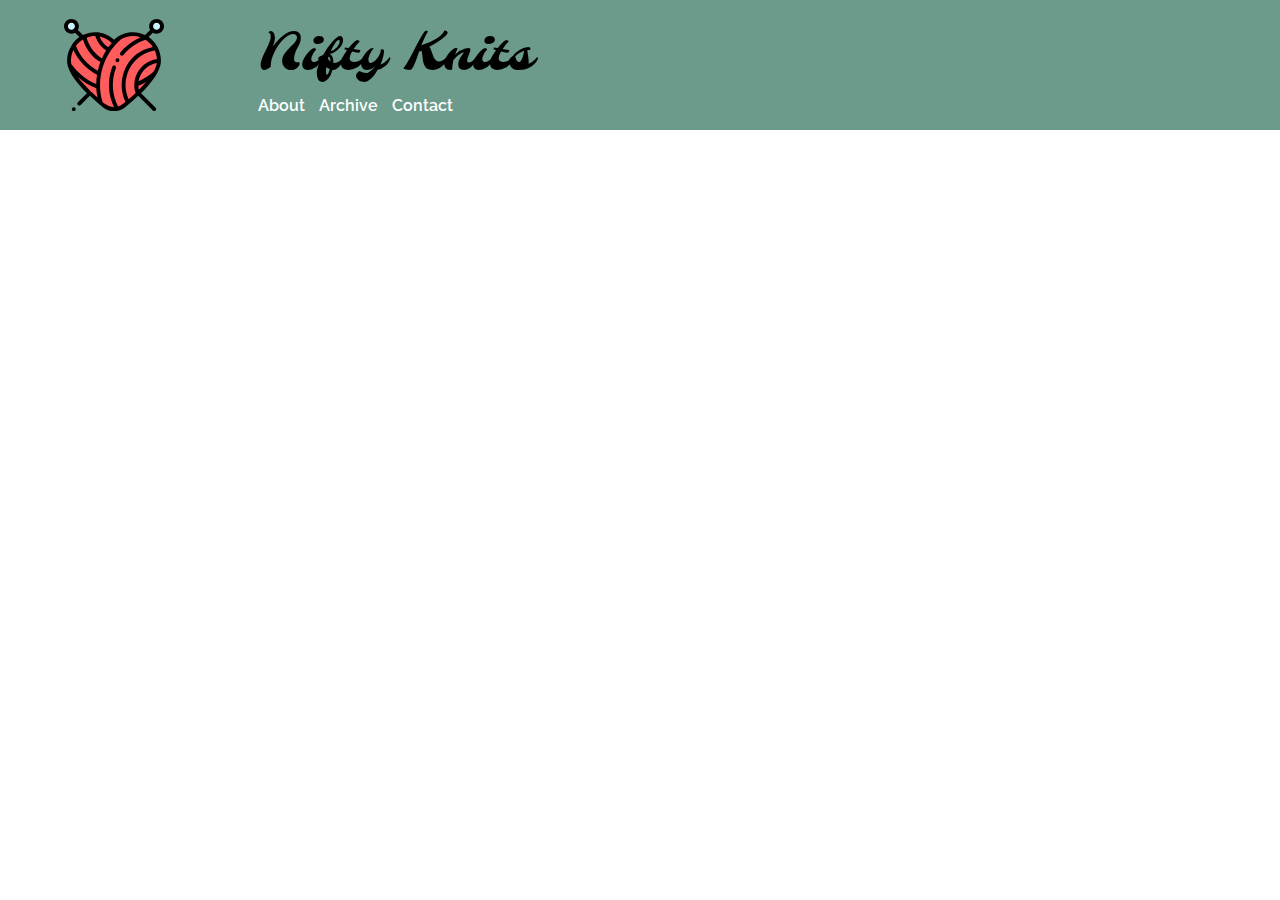
==== index.html @ 7bb220b4 "write header html" ====
<!DOCTYPE html>
<html lang="en">
  <head>
    <meta charset="UTF-8" />
    <meta http-equiv="X-UA-Compatible" content="IE=edge" />
    <meta name="viewport" content="width=device-width, initial-scale=1.0" />
    <link rel="stylesheet" href="styles/main.css" />
    <link rel="preconnect" href="https://fonts.gstatic.com" />
    <link
      href="https://fonts.googleapis.com/css2?family=Molle:ital@1&family=Raleway:ital,wght@0,400;0,600;0,700;1,200&display=swap"
      rel="stylesheet"
    />
    <title>Nifty Knits - A Knitting Blog</title>
  </head>
  <body>
    <header>
      <div class="container">
        <img class="logo" src="img/heart_yarn.svg" alt="Nifty Knits" />
        <div class="inner-container">
          <div class="blog-title">Nifty Knits</div>
          <nav>
            <a class="nav-item" href="#" target="_blank">About</a>
            <a class="nav-item" href="#" target="_blank">Archive</a>
            <a class="nav-item" href="#" target="_blank">Contact</a>
          </nav>
        </div>
      </div>
    </header>
    <main>
      
    </main>
    <footer></footer>
  </body>
</html>
---- styles/main.css ----
@import url(header.css);
@import url(home.css);
@import url(blog.css);
@import url(footer.css);

body {
  margin: 0;
  padding: 0;
  font-family: 'Raleway', sans-serif;
  font-size: 100%;
}

a {
  color: #ff5d5d;
  text-decoration: none;
}

a:hover {
  text-decoration: underline;
}
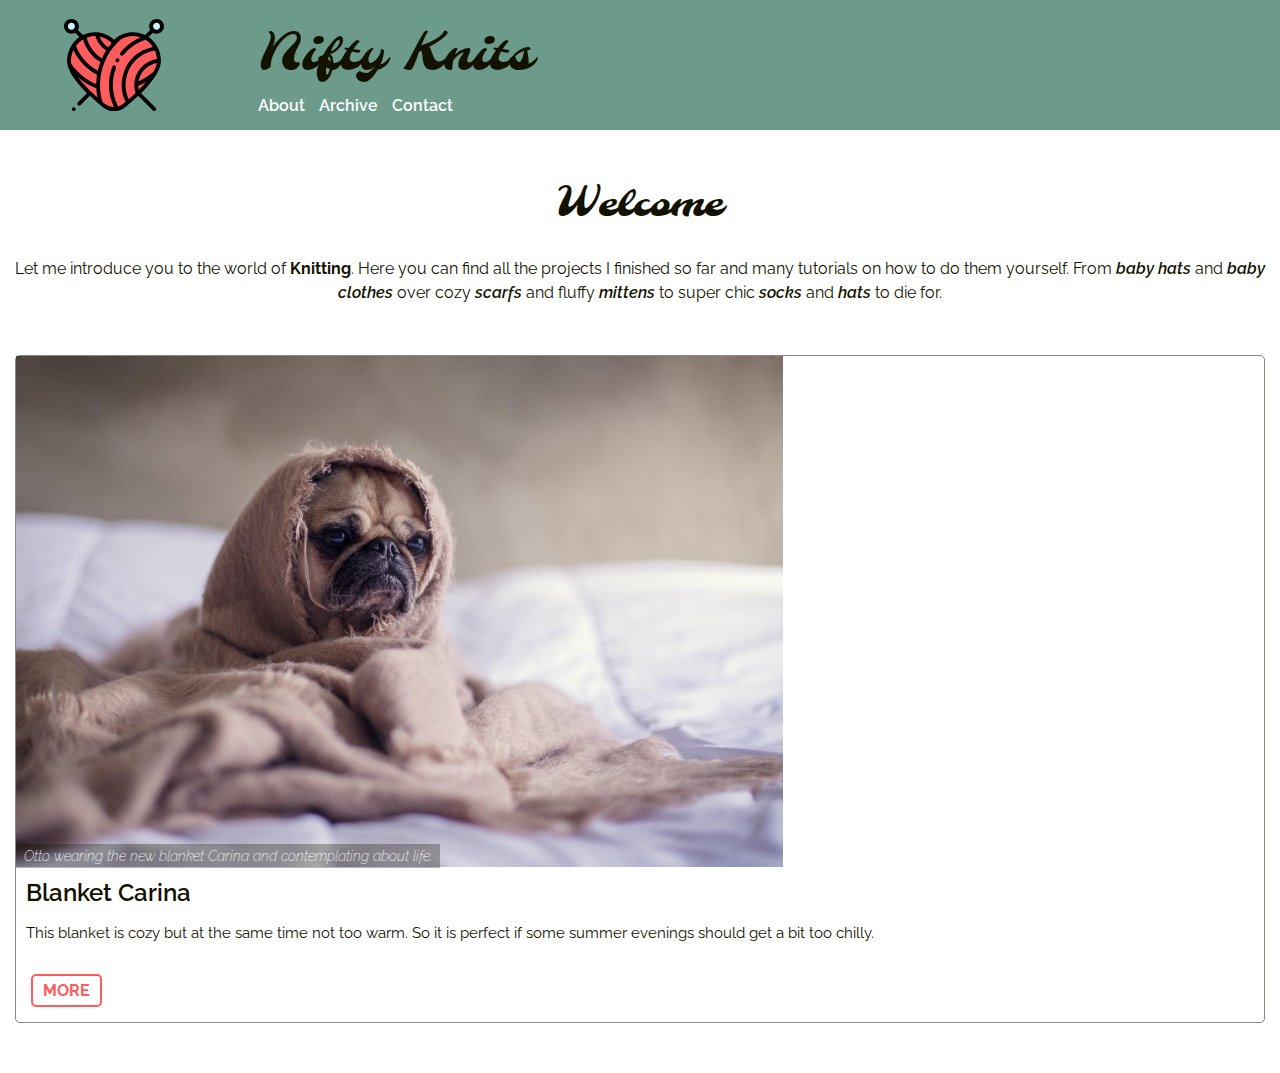
==== commit 9c0fadfe: "intro and card at home" ====
--- a/index.html
+++ b/index.html
@@ -27,7 +27,29 @@
       </div>
     </header>
     <main>
-      
+      <section class="intro">
+        <h1>Welcome</h1>
+        <p>
+          Let me introduce you to the world of <b>Knitting</b>. Here you can
+          find all the projects I finished so far and many tutorials on how to
+          do them yourself. From <i>baby hats</i> and <i>baby clothes</i> over
+          cozy <i>scarfs</i> and fluffy <i>mittens</i> to super chic
+          <i>socks</i> and <i>hats</i> to die for.
+        </p>
+      </section>
+      <section class="preview">
+        <div class="card">
+          <figure class="card-img-container">
+            <img src="img/blanket.jpg" alt="Pug Otto wearing a blanket" class="card-img">
+            <figcaption class="card-img-caption">Otto wearing the new blanket Carina and contemplating about life.</figcaption>
+          </figure>
+          <h2 class="card-title">Blanket Carina</h2>
+          <p class="card-teaser">
+            This blanket is cozy but at the same time not too warm. So it is perfect if some summer evenings should get a bit too chilly.
+          </p>
+          <a class="button card-button" href="">more</a>
+        </div>
+      </section>
     </main>
     <footer></footer>
   </body>
--- a/styles/main.css
+++ b/styles/main.css
@@ -4,10 +4,11 @@
 @import url(footer.css);
 
 body {
+  padding: 0;
   margin: 0;
-  padding: 0;
   font-family: 'Raleway', sans-serif;
   font-size: 100%;
+  color: #131200;
 }
 
 a {
@@ -17,4 +18,41 @@
 
 a:hover {
   text-decoration: underline;
+}
+
+main {
+  padding: 0 15px;
+}
+
+p {
+  line-height: 1.5;
+}
+
+p b {
+  font-weight: 700;
+}
+
+p i {
+  font-weight: 600;
+}
+
+img {
+  max-width: 100%;
+  height: auto;
+}
+
+.button {
+  display: inline-block;
+  padding: 5px 10px;
+  border: 2px solid #ff5d5d;
+  border-radius: 5px;
+  font-weight: 700;
+  font-size: 16px;
+  text-transform: uppercase;
+}
+
+.button:hover {
+  background-color: #ff5d5d;
+  color: #fff;
+  text-decoration: none;
 }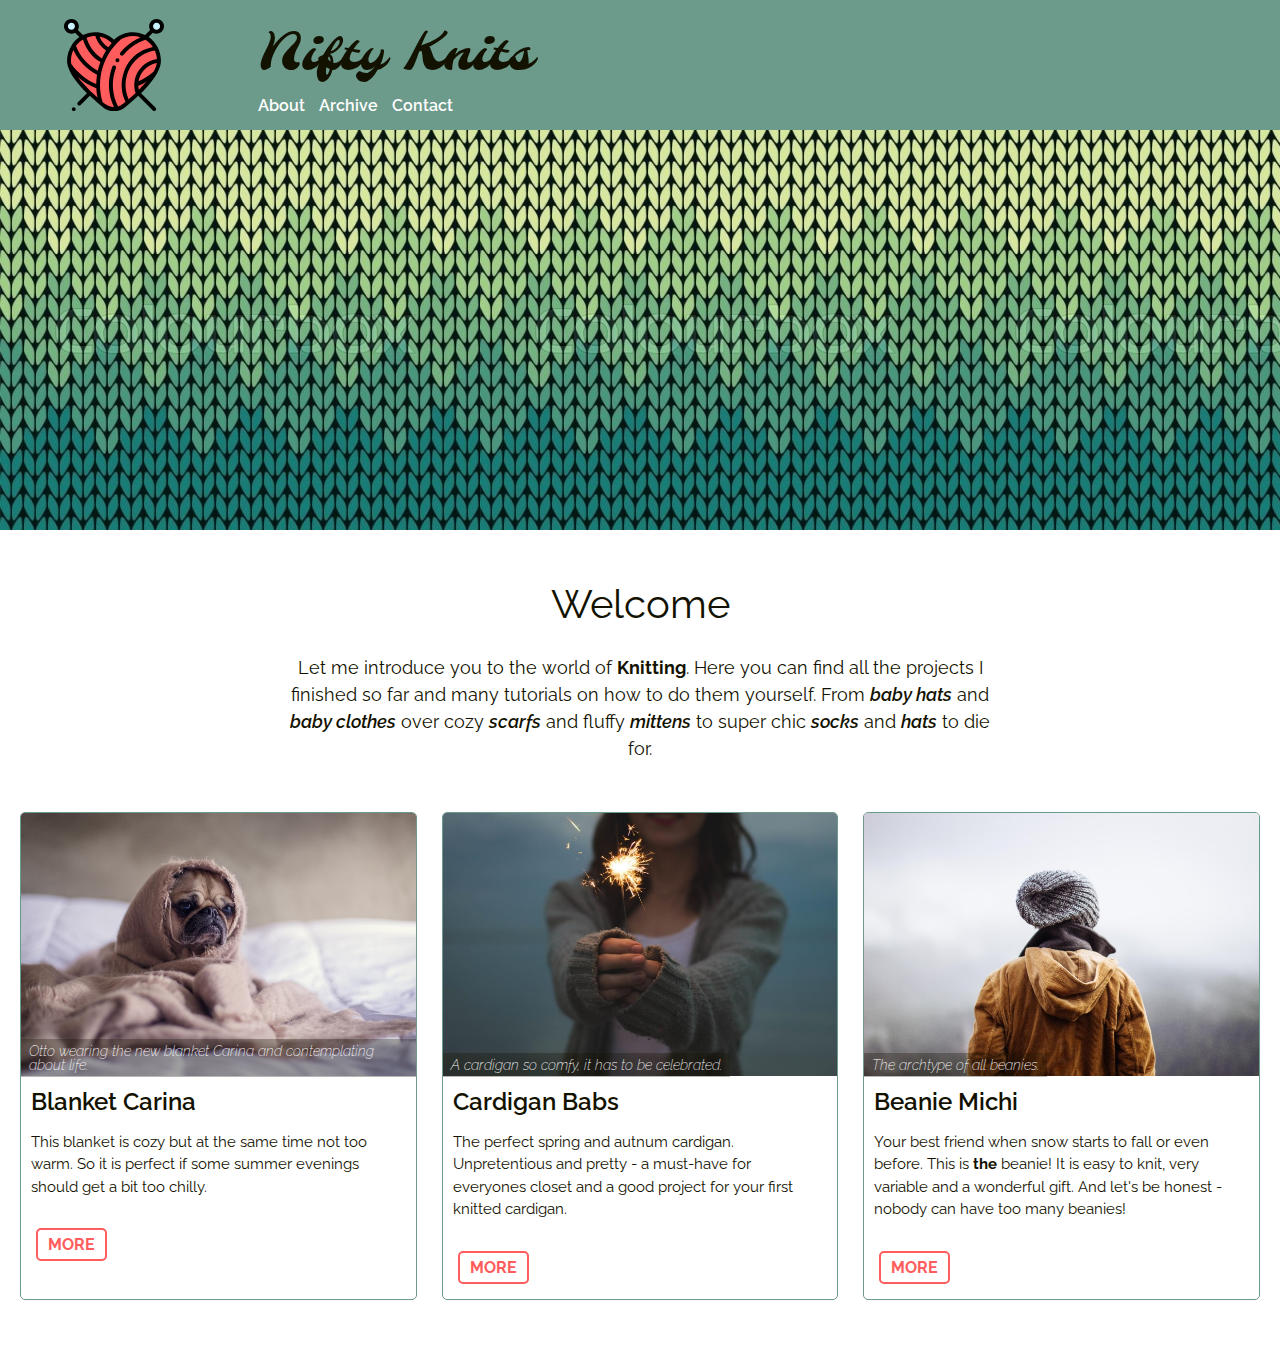
==== commit 84b7fd86: "finishing home page" ====
--- a/index.html
+++ b/index.html
@@ -26,6 +26,7 @@
         </div>
       </div>
     </header>
+    <section class="hero"></section>
     <main>
       <section class="intro">
         <h1>Welcome</h1>
@@ -43,11 +44,45 @@
             <img src="img/blanket.jpg" alt="Pug Otto wearing a blanket" class="card-img">
             <figcaption class="card-img-caption">Otto wearing the new blanket Carina and contemplating about life.</figcaption>
           </figure>
-          <h2 class="card-title">Blanket Carina</h2>
-          <p class="card-teaser">
-            This blanket is cozy but at the same time not too warm. So it is perfect if some summer evenings should get a bit too chilly.
-          </p>
-          <a class="button card-button" href="">more</a>
+          <div class="card-text-container">
+            <div class="card-text">
+              <h2 class="card-title"><a href="#">Blanket Carina</a></h2>
+              <p class="card-teaser">
+                This blanket is cozy but at the same time not too warm. So it is perfect if some summer evenings should get a bit too chilly.
+              </p>
+            </div>
+            <a class="button card-button" href="#">more</a>
+          </div>
+        </div>
+        <div class="card">
+          <figure class="card-img-container">
+            <img src="img/cardigan.jpg" alt="cardigan celebrated with sparkler" class="card-img">
+            <figcaption class="card-img-caption">A cardigan so comfy, it has to be celebrated.</figcaption>
+          </figure>
+          <div class="card-text-container">
+            <div class="card-text">
+              <h2 class="card-title"><a href="#">Cardigan Babs</a></h2>
+              <p class="card-teaser">
+                The perfect spring and autnum cardigan. Unpretentious and pretty - a must-have for everyones closet and a good project for your first knitted cardigan.
+              </p>
+            </div>
+            <a class="button card-button" href="#">more</a>
+          </div>
+        </div>
+        <div class="card">
+          <figure class="card-img-container">
+            <img src="img/beanie.jpg" alt="rippled beanie" class="card-img">
+            <figcaption class="card-img-caption">The archtype of all beanies.</figcaption>
+          </figure>
+          <div class="card-text-container">
+            <div class="card-text">
+              <h2 class="card-title"><a href="#">Beanie Michi</a></h2>
+              <p class="card-teaser">
+                Your best friend when snow starts to fall or even before. This is <strong>the</strong> beanie! It is easy to knit, very variable and a wonderful gift. And let's be honest - nobody can have too many beanies!
+              </p>
+            </div>
+            <a class="button card-button" href="#">more</a>
+          </div>
         </div>
       </section>
     </main>
--- a/styles/main.css
+++ b/styles/main.css
@@ -21,7 +21,9 @@
 }
 
 main {
+  max-width: 1400px;
   padding: 0 15px;
+  margin: auto;
 }
 
 p {
@@ -55,4 +57,10 @@
   background-color: #ff5d5d;
   color: #fff;
   text-decoration: none;
+}
+
+@media screen and (min-width: 768px) {
+  main {
+    padding: 0 20px;
+  }
 }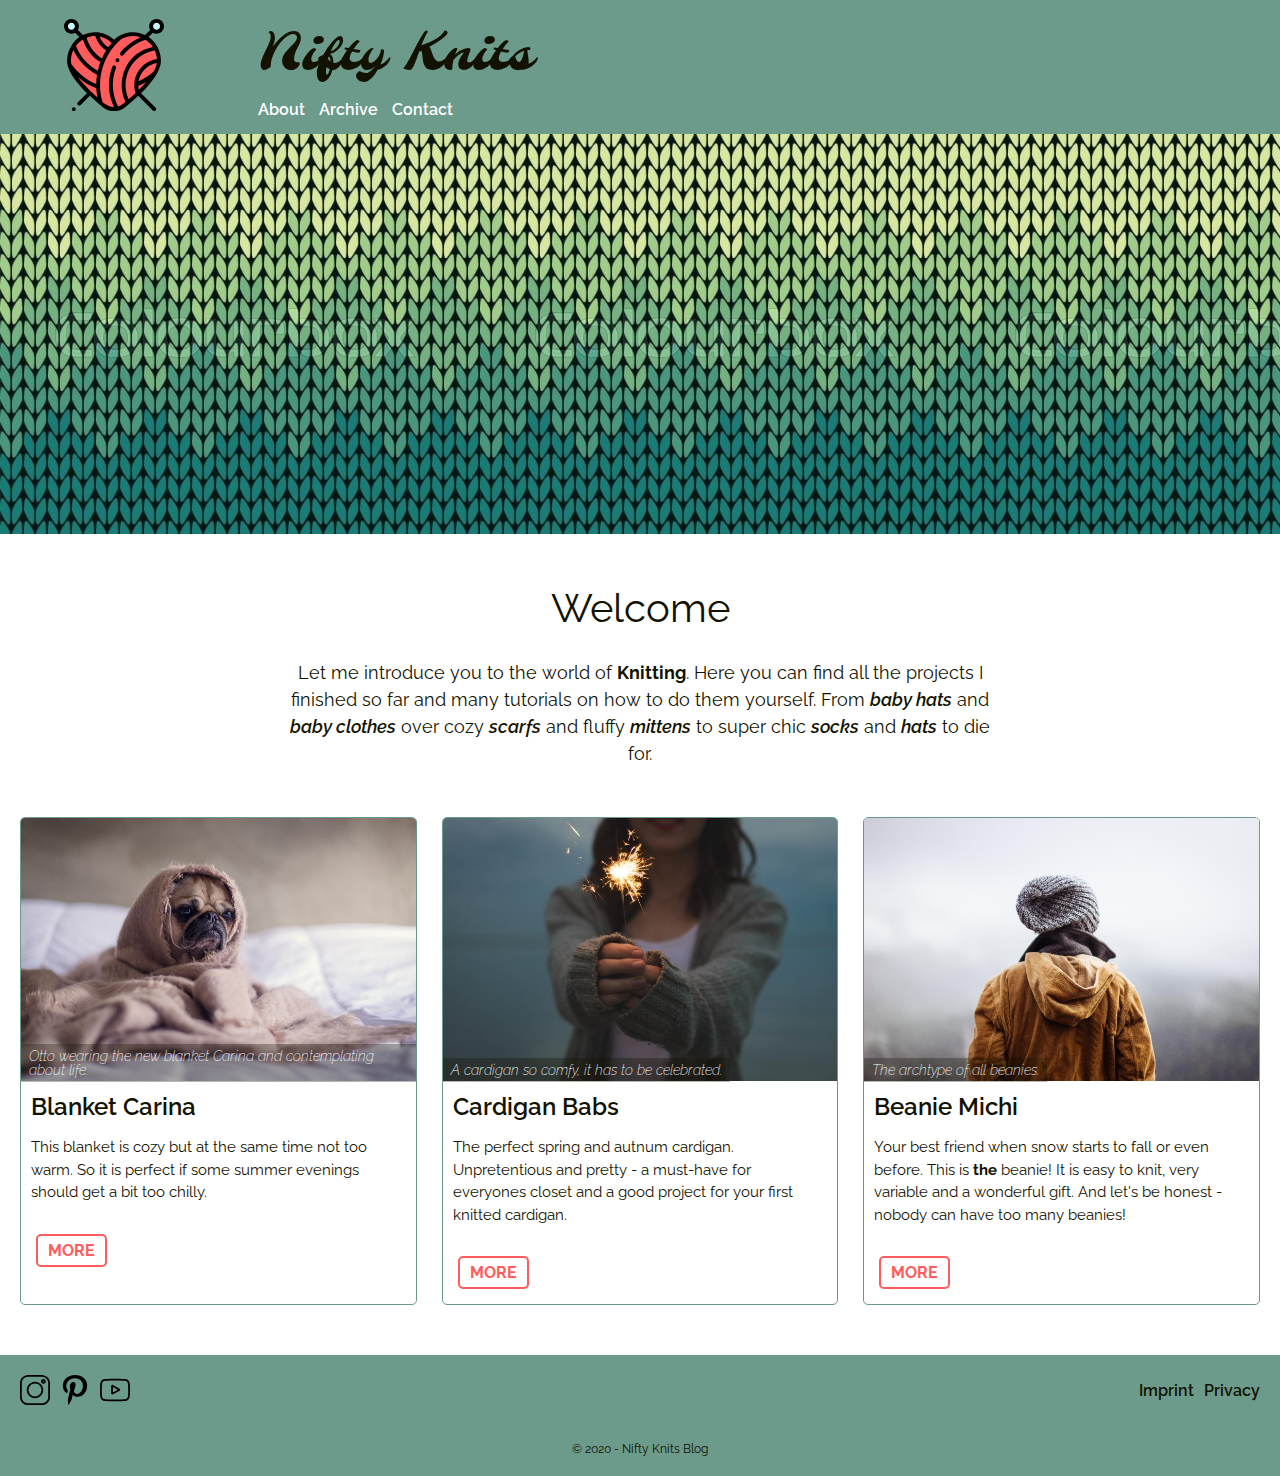
==== commit 4df060ab: "finish" ====
--- a/index.html
+++ b/index.html
@@ -4,6 +4,7 @@
     <meta charset="UTF-8" />
     <meta http-equiv="X-UA-Compatible" content="IE=edge" />
     <meta name="viewport" content="width=device-width, initial-scale=1.0" />
+    <link rel="icon" type="image/png" href="favicon.ico"/>
     <link rel="stylesheet" href="styles/main.css" />
     <link rel="preconnect" href="https://fonts.gstatic.com" />
     <link
@@ -12,10 +13,10 @@
     />
     <title>Nifty Knits - A Knitting Blog</title>
   </head>
-  <body>
+  <body class="home">
     <header>
       <div class="container">
-        <img class="logo" src="img/heart_yarn.svg" alt="Nifty Knits" />
+        <a href="index.html"><img class="logo" src="img/heart_yarn.svg" alt="Nifty Knits" /></a>
         <div class="inner-container">
           <div class="blog-title">Nifty Knits</div>
           <nav>
@@ -46,12 +47,12 @@
           </figure>
           <div class="card-text-container">
             <div class="card-text">
-              <h2 class="card-title"><a href="#">Blanket Carina</a></h2>
+              <h2 class="card-title"><a href="posts/post1.html">Blanket Carina</a></h2>
               <p class="card-teaser">
                 This blanket is cozy but at the same time not too warm. So it is perfect if some summer evenings should get a bit too chilly.
               </p>
             </div>
-            <a class="button card-button" href="#">more</a>
+            <a class="button card-button" href="posts/post1.html">more</a>
           </div>
         </div>
         <div class="card">
@@ -61,12 +62,12 @@
           </figure>
           <div class="card-text-container">
             <div class="card-text">
-              <h2 class="card-title"><a href="#">Cardigan Babs</a></h2>
+              <h2 class="card-title"><a href="posts/post2.html">Cardigan Babs</a></h2>
               <p class="card-teaser">
                 The perfect spring and autnum cardigan. Unpretentious and pretty - a must-have for everyones closet and a good project for your first knitted cardigan.
               </p>
             </div>
-            <a class="button card-button" href="#">more</a>
+            <a class="button card-button" href="posts/post2.html">more</a>
           </div>
         </div>
         <div class="card">
@@ -76,16 +77,35 @@
           </figure>
           <div class="card-text-container">
             <div class="card-text">
-              <h2 class="card-title"><a href="#">Beanie Michi</a></h2>
+              <h2 class="card-title"><a href="posts/post3.html">Beanie Michi</a></h2>
               <p class="card-teaser">
                 Your best friend when snow starts to fall or even before. This is <strong>the</strong> beanie! It is easy to knit, very variable and a wonderful gift. And let's be honest - nobody can have too many beanies!
               </p>
             </div>
-            <a class="button card-button" href="#">more</a>
+            <a class="button card-button" href="posts/post3.html">more</a>
           </div>
         </div>
       </section>
     </main>
-    <footer></footer>
+    <footer>
+      <div class="inner-container">
+        <div class="social-media">
+          <a href="#"><img src="img/instagram.svg" alt="Instagram"></a>
+          <a href="#"><img src="img/pinterest.svg" alt="Pinterest"></a>
+          <a href="#"><img src="img/youtube.svg" alt="Youtube"></a>
+        </div>
+        <div class="footer-menu">
+          <nav>
+            <ul class="footer-nav">
+              <li class="footer-nav-item"><a href="#">Imprint</a></li>
+              <li class="footer-nav-item"><a href="#">Privacy</a></li>
+            </ul>
+          </nav>
+        </div>
+        <div class="copyright">
+          © 2020 - Nifty Knits Blog
+        </div>
+      </div>
+    </footer>
   </body>
 </html>
--- a/styles/main.css
+++ b/styles/main.css
@@ -3,7 +3,12 @@
 @import url(blog.css);
 @import url(footer.css);
 
+html {
+  height: 100%;
+}
+
 body {
+  height: 100%;
   padding: 0;
   margin: 0;
   font-family: 'Raleway', sans-serif;
@@ -24,6 +29,7 @@
   max-width: 1400px;
   padding: 0 15px;
   margin: auto;
+  grid-area: main;
 }
 
 p {
@@ -41,6 +47,55 @@
 img {
   max-width: 100%;
   height: auto;
+}
+
+ul {
+  list-style: none;
+  line-height: 2;
+}
+
+ul li::before {
+  content: "";
+  height: 1em;
+  width: 1em;
+  display: inline-block;
+  background-image: url(../img/button.svg);
+  background-size: contain;
+  margin: 0 10px 3px 0;
+  vertical-align: middle;
+}
+
+h1,
+h2,
+h3 {
+  margin: 1em 0 0.7em;
+}
+
+h1 {
+  font-size: 35px;
+  font-weight: 700;
+}
+
+h2 {
+  font-size: 28px;
+  font-weight: 600;
+}
+
+h3 {
+  font-size: 24px;
+  font-weight: 600;
+}
+
+blockquote p {
+  font-size: 30px;
+  font-family: "Molle", cursive;
+  margin: 1em 0 0.5em;
+}
+
+blockquote span {
+  font-size: 14px;
+  font-weight: 200;
+  font-style: italic;
 }
 
 .button {
@@ -63,4 +118,18 @@
   main {
     padding: 0 20px;
   }
+}
+
+@media screen and (min-width: 1024px) {
+  h1 {
+    font-size: 45px;
+  }
+
+  h2 {
+    font-size: 38px;
+  }
+
+  h3 {
+    font-size: 30px;
+  }
 }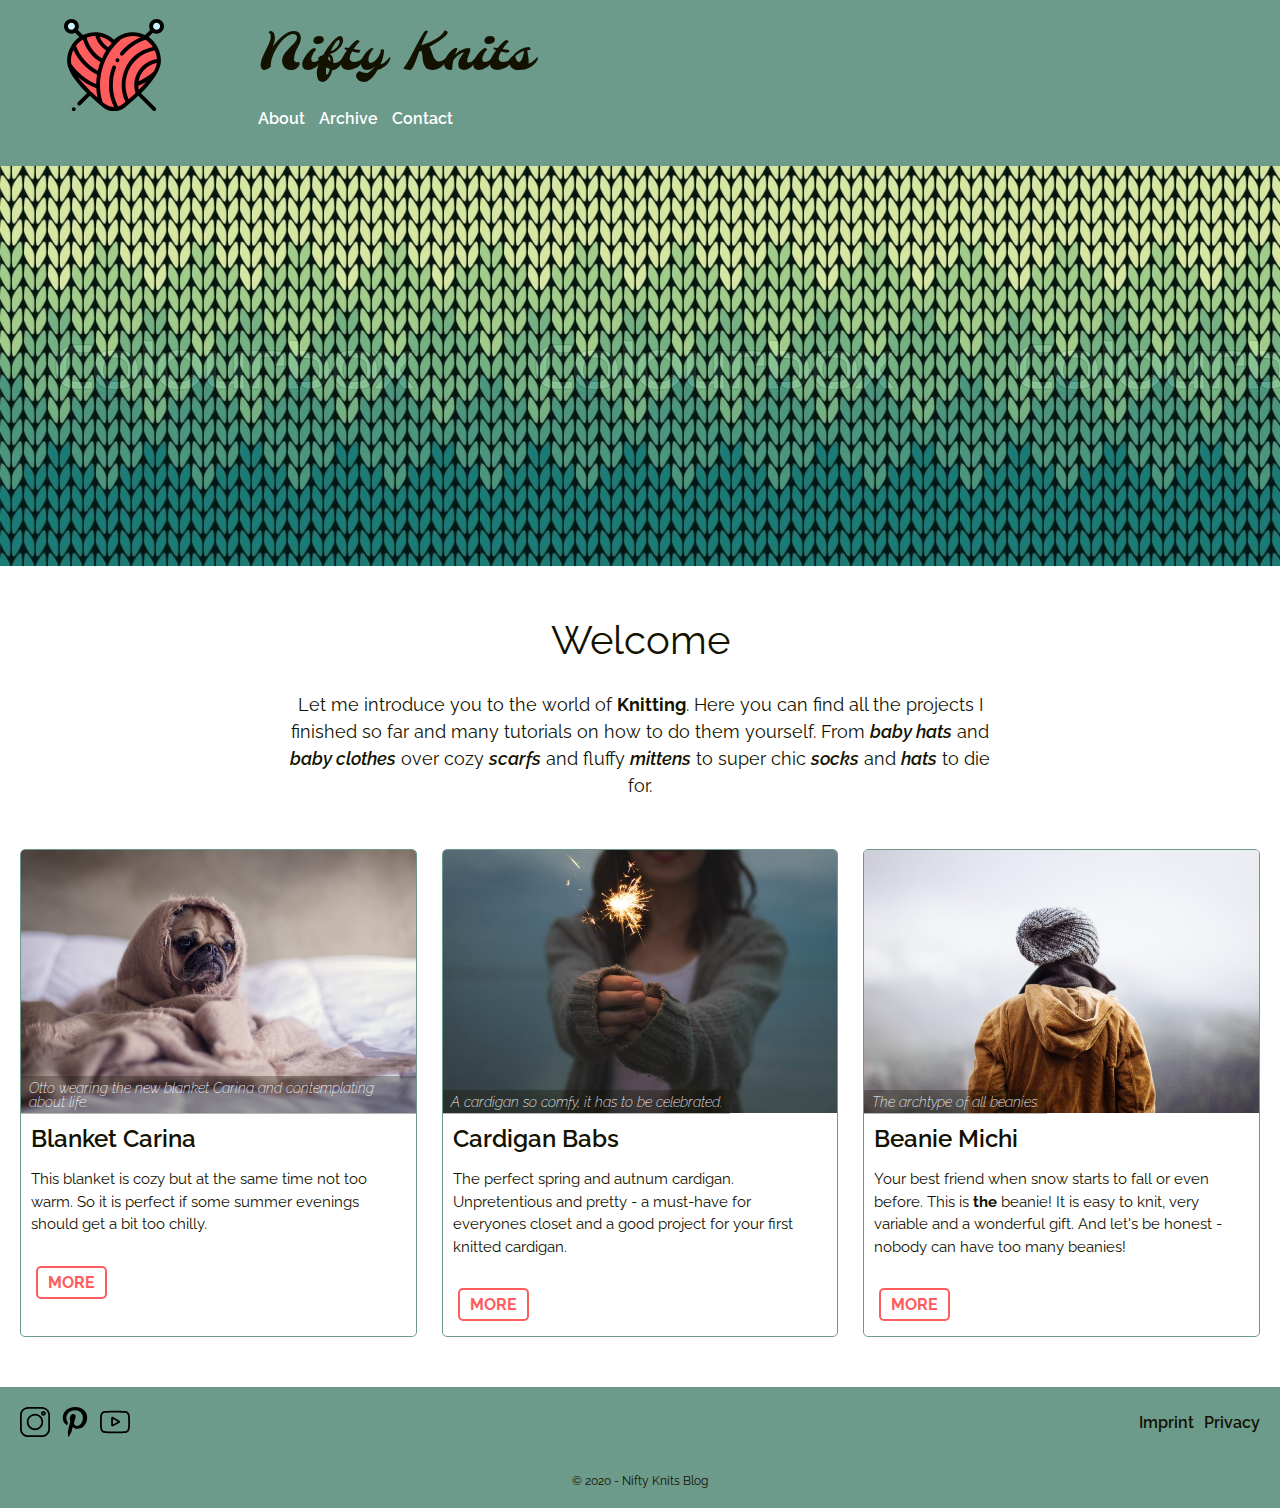
==== commit 92391f45: "rebuilding main nav (ul)" ====
--- a/index.html
+++ b/index.html
@@ -19,10 +19,18 @@
         <a href="index.html"><img class="logo" src="img/heart_yarn.svg" alt="Nifty Knits" /></a>
         <div class="inner-container">
           <div class="blog-title">Nifty Knits</div>
-          <nav>
-            <a class="nav-item" href="#" target="_blank">About</a>
-            <a class="nav-item" href="#" target="_blank">Archive</a>
-            <a class="nav-item" href="#" target="_blank">Contact</a>
+          <nav class="nav-bar">
+            <ul class="nav-list">
+              <li class="nav-item">
+                <a class="nav-link" href="#" target="_blank">About</a>
+              </li>
+              <li class="nav-item">
+                <a class="nav-link" href="#" target="_blank">Archive</a>
+              </li>
+              <li class="nav-item">
+                <a class="nav-link" href="#" target="_blank">Contact</a>
+              </li>
+            </ul>
           </nav>
         </div>
       </div>
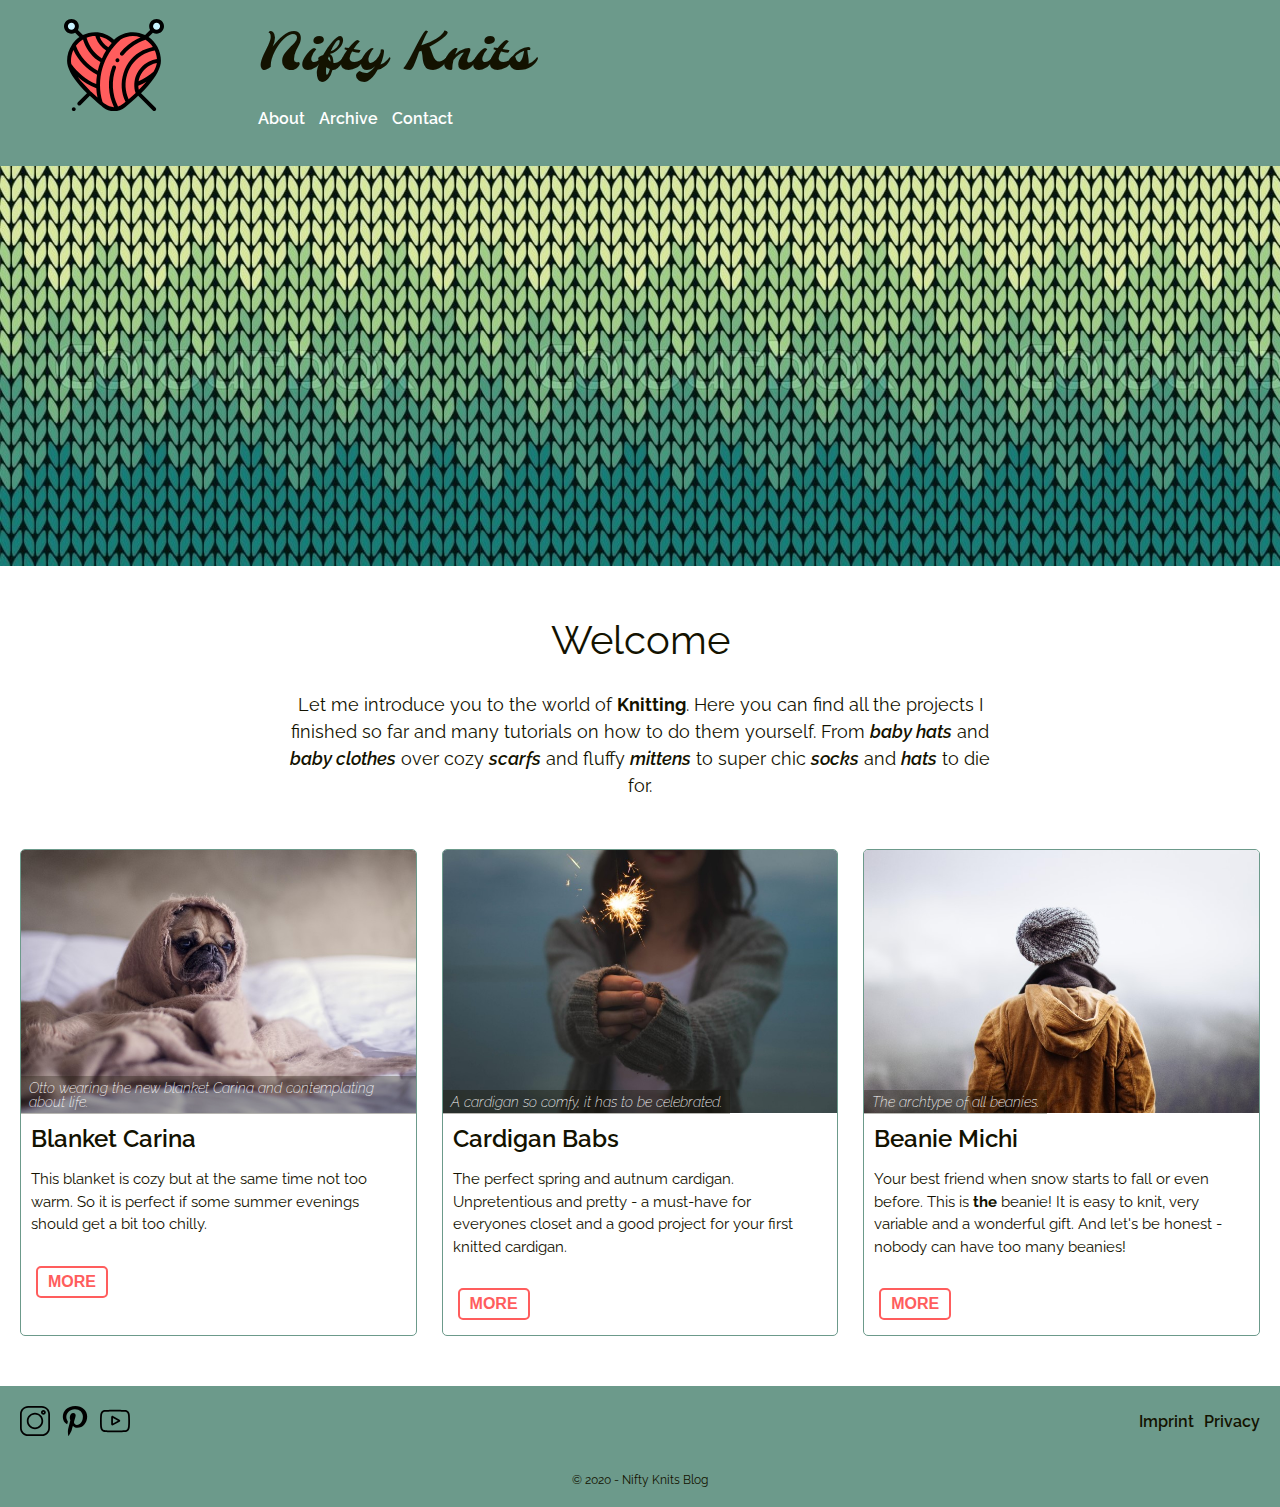
==== commit aa013133: "replacing <a> with <button> in cards" ====
--- a/index.html
+++ b/index.html
@@ -22,13 +22,13 @@
           <nav class="nav-bar">
             <ul class="nav-list">
               <li class="nav-item">
-                <a class="nav-link" href="#" target="_blank">About</a>
+                <a class="nav-link" href="#">About</a>
               </li>
               <li class="nav-item">
-                <a class="nav-link" href="#" target="_blank">Archive</a>
+                <a class="nav-link" href="#">Archive</a>
               </li>
               <li class="nav-item">
-                <a class="nav-link" href="#" target="_blank">Contact</a>
+                <a class="nav-link" href="#">Contact</a>
               </li>
             </ul>
           </nav>
@@ -60,7 +60,9 @@
                 This blanket is cozy but at the same time not too warm. So it is perfect if some summer evenings should get a bit too chilly.
               </p>
             </div>
-            <a class="button card-button" href="posts/post1.html">more</a>
+            <button class="button card-button" type="button">
+              <a class="card-link" href="posts/post1.html">more</a>
+            </button>
           </div>
         </div>
         <div class="card">
@@ -75,7 +77,9 @@
                 The perfect spring and autnum cardigan. Unpretentious and pretty - a must-have for everyones closet and a good project for your first knitted cardigan.
               </p>
             </div>
-            <a class="button card-button" href="posts/post2.html">more</a>
+            <button class="button card-button" type="button">
+              <a class="card-link" href="posts/post2.html">more</a>
+            </button>
           </div>
         </div>
         <div class="card">
@@ -90,7 +94,9 @@
                 Your best friend when snow starts to fall or even before. This is <strong>the</strong> beanie! It is easy to knit, very variable and a wonderful gift. And let's be honest - nobody can have too many beanies!
               </p>
             </div>
-            <a class="button card-button" href="posts/post3.html">more</a>
+            <button class="button card-button" type="button">
+              <a class="card-link" href="posts/post3.html">more</a>
+            </button>
           </div>
         </div>
       </section>
--- a/styles/main.css
+++ b/styles/main.css
@@ -50,18 +50,18 @@
 }
 
 ul {
+  line-height: 2;
   list-style: none;
-  line-height: 2;
 }
 
 ul li::before {
   content: "";
+  display: inline-block;
+  width: 1em;
   height: 1em;
-  width: 1em;
-  display: inline-block;
+  margin: 0 10px 3px 0;
   background-image: url(../img/button.svg);
   background-size: contain;
-  margin: 0 10px 3px 0;
   vertical-align: middle;
 }
 
@@ -72,44 +72,56 @@
 }
 
 h1 {
+  font-weight: 700;
   font-size: 35px;
-  font-weight: 700;
 }
 
 h2 {
+  font-weight: 600;
   font-size: 28px;
-  font-weight: 600;
 }
 
 h3 {
+  font-weight: 600;
   font-size: 24px;
-  font-weight: 600;
 }
 
 blockquote p {
+  margin: 1em 0 0.5em;
+  font-family: "Molle", cursive;
   font-size: 30px;
-  font-family: "Molle", cursive;
-  margin: 1em 0 0.5em;
 }
 
 blockquote span {
+  font-weight: 200;
   font-size: 14px;
-  font-weight: 200;
   font-style: italic;
 }
 
 .button {
   display: inline-block;
-  padding: 5px 10px;
+  padding: 5px 0;
   border: 2px solid #ff5d5d;
   border-radius: 5px;
+  background-color: #fff;
   font-weight: 700;
   font-size: 16px;
   text-transform: uppercase;
 }
 
+.button a {
+  padding: 5px 10px;
+}
+
 .button:hover {
   background-color: #ff5d5d;
+}
+
+.button:hover a {
+  color: #fff;
+}
+
+.button a:hover {
   color: #fff;
   text-decoration: none;
 }
